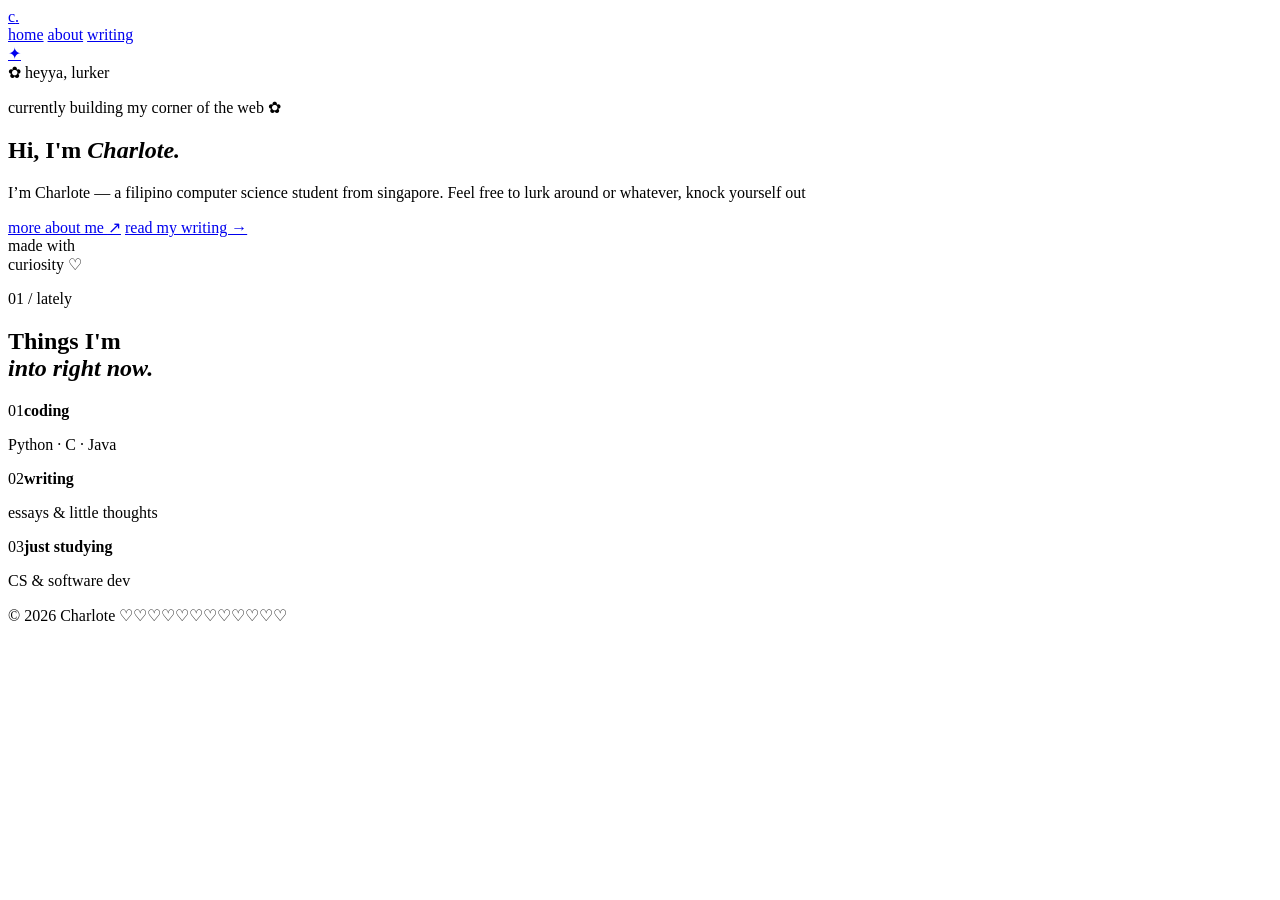
==== index.html @ d81de943 "Add files via upload" ====
<!DOCTYPE html>
<html lang="en">
<head>
  <meta charset="UTF-8">
  <meta name="viewport" content="width=device-width, initial-scale=1.0">
  <meta name="description" content="Charlote's mini corner of the internet ig.">
  <title>Charlote — digital scrapbook</title>
  <link rel="preconnect" href="https://fonts.googleapis.com">
  <link rel="preconnect" href="https://fonts.gstatic.com" crossorigin>
  <link href="https://fonts.googleapis.com/css2?family=DM+Sans:wght@400;500;600&family=Playfair+Display:ital,wght@0,500;0,600;1,500;1,600&display=swap" rel="stylesheet">
  <link rel="stylesheet" href="css/style.css">
</head>
<body>
  <div class="site-shell">
    <header class="nav">
      <a class="logo" href="index.html">c<span>.</span></a>
      <nav aria-label="Main navigation">
        <a href="index.html" class="active">home</a>
        <a href="about.html">about</a>
        <a href="writing.html">writing</a>
      </nav>
      <a class="nav-dot" href="mailto:canog@asu.edu" aria-label="Contact">✦</a>
    </header>

    <main class="home">
      <div class="home-note note-two">✿ heyya, lurker</div>

      <section class="hero">
        <p class="eyebrow">currently building my corner of the web ✿</p>
        <h1>Hi, I'm <em>Charlote.</em></h1>
        <p class="hero-copy">I’m Charlote — a filipino computer science student from singapore. Feel free to lurk around or whatever, knock yourself out</p>
        <div class="hero-links">
          <a class="pill" href="about.html">more about me <span>↗</span></a>
          <a class="text-link" href="writing.html">read my writing →</a>
        </div>
      </section>

      <div class="scrapbook-stamp">made with<br><span>curiosity ♡</span></div>

      <section class="home-lower">
        <div>
          <p class="section-kicker">01 / lately</p>
          <h2>Things I'm<br><em>into right now.</em></h2>
        </div>
        <div class="mini-grid">
          <div class="mini-card"><span>01</span><strong>coding</strong><p>Python · C · Java</p></div>
          <div class="mini-card"><span>02</span><strong>writing</strong><p>essays & little thoughts</p></div>
          <div class="mini-card"><span>03</span><strong>just studying</strong><p>CS & software dev</p></div>
        </div>
      </section>
    </main>

    <footer class="footer">
      <span>© 2026 Charlote</span>
      <span>♡♡♡♡♡♡♡♡♡♡♡♡</span>
    </footer>
  </div>
  <script src="js/script.js"></script>
</body>
</html>
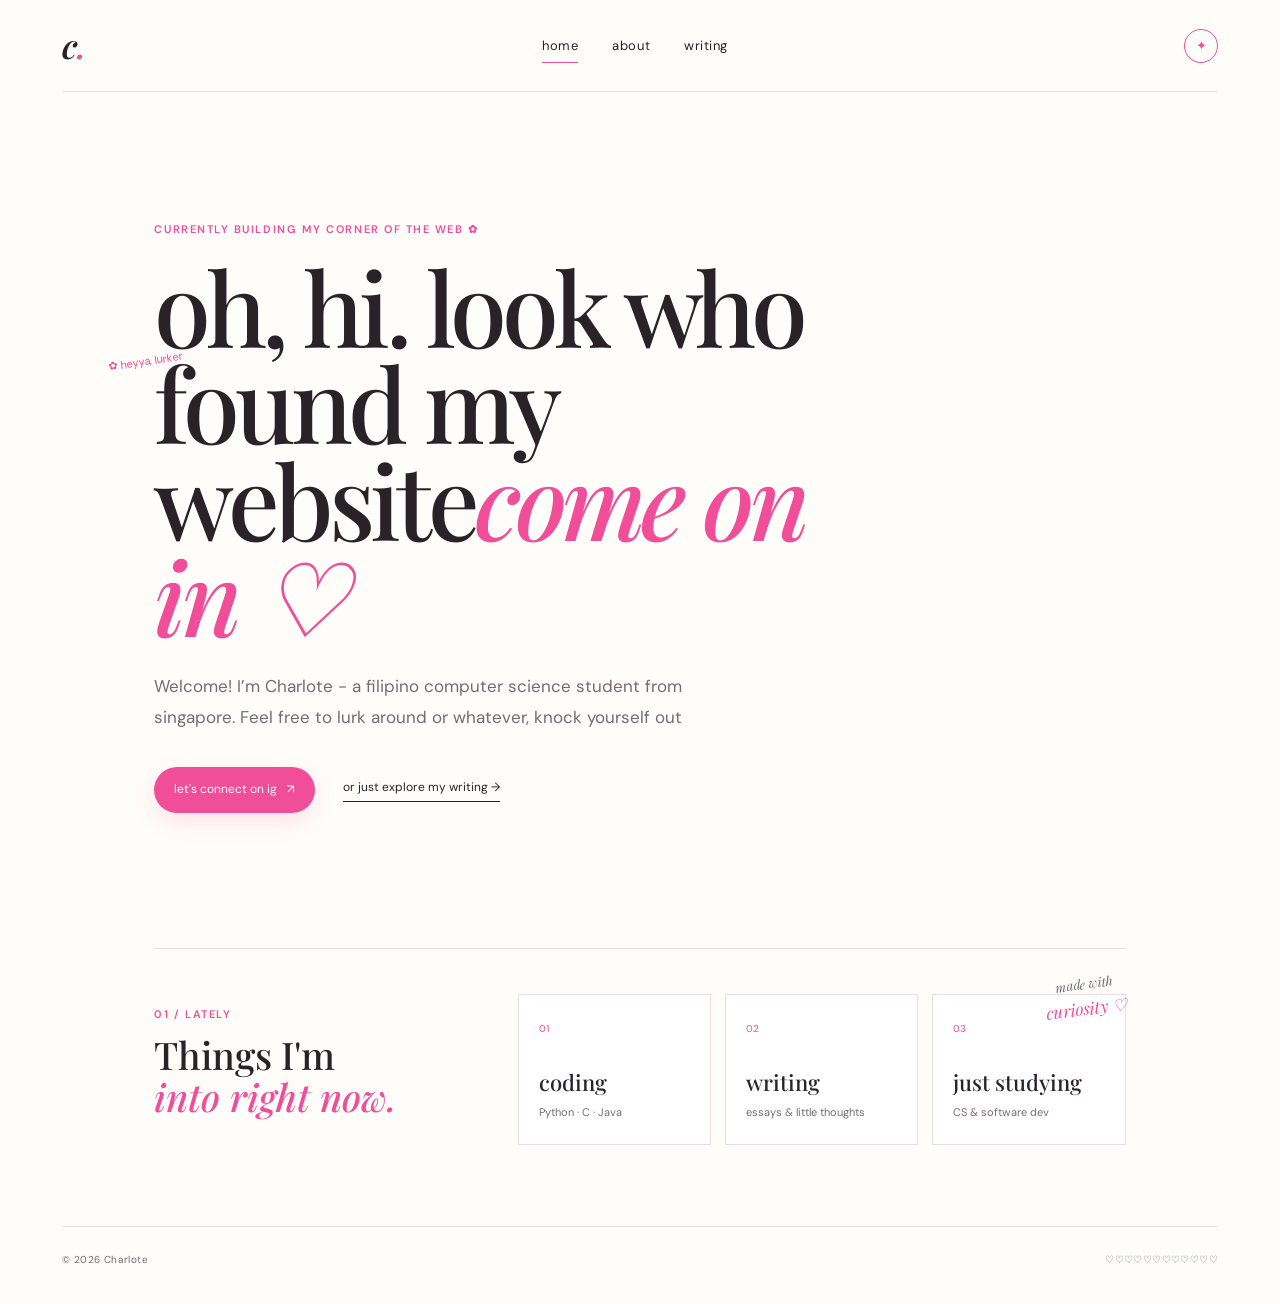
==== commit b0d85cff: "Update index.html" ====
--- a/index.html
+++ b/index.html
@@ -4,7 +4,7 @@
   <meta charset="UTF-8">
   <meta name="viewport" content="width=device-width, initial-scale=1.0">
   <meta name="description" content="Charlote's mini corner of the internet ig.">
-  <title>Charlote — digital scrapbook</title>
+  <title>charloteb12's web</title>
   <link rel="preconnect" href="https://fonts.googleapis.com">
   <link rel="preconnect" href="https://fonts.gstatic.com" crossorigin>
   <link href="https://fonts.googleapis.com/css2?family=DM+Sans:wght@400;500;600&family=Playfair+Display:ital,wght@0,500;0,600;1,500;1,600&display=swap" rel="stylesheet">
@@ -27,11 +27,11 @@
 
       <section class="hero">
         <p class="eyebrow">currently building my corner of the web ✿</p>
-        <h1>Hi, I'm <em>Charlote.</em></h1>
-        <p class="hero-copy">I’m Charlote — a filipino computer science student from singapore. Feel free to lurk around or whatever, knock yourself out</p>
+        <h1>oh, hi. look who found my website<em>come on in ♡</em></h1>
+        <p class="hero-copy">Welcome! I’m Charlote - a filipino computer science student from singapore. Feel free to lurk around or whatever, knock yourself out</p>
         <div class="hero-links">
-          <a class="pill" href="about.html">more about me <span>↗</span></a>
-          <a class="text-link" href="writing.html">read my writing →</a>
+          <a class="pill" href="https://instagram.com/wamgalore">let's connect on ig<span>↗</span></a>
+          <a class="text-link" href="writing.html">or just explore my writing →</a>
         </div>
       </section>
 
--- a/css/style.css
+++ b/css/style.css
@@ -0,0 +1,132 @@
+/* CHARLOTE'S PERSONAL SITE
+   Main accent: #F04E98
+*/
+:root{
+  --pink:#F04E98;
+  --pink-light:#FAD4E5;
+  --pink-soft:#FFF0F6;
+  --cream:#FFFDF9;
+  --ink:#292229;
+  --muted:#756B72;
+  --line:#E8DDE3;
+  --white:#fff;
+}
+*{box-sizing:border-box}
+html{scroll-behavior:smooth}
+body{margin:0;background:var(--cream);color:var(--ink);font-family:"DM Sans",sans-serif;font-size:15px;line-height:1.65}
+a{color:inherit;text-decoration:none}
+.site-shell{max-width:1240px;margin:auto;padding:0 42px}
+.nav{height:92px;display:flex;align-items:center;justify-content:space-between;border-bottom:1px solid var(--line)}
+.logo{font-family:"Playfair Display",serif;font-size:34px;font-weight:600;font-style:italic}
+.logo span{color:var(--pink)}
+.nav nav{display:flex;gap:34px;font-size:13px;text-transform:lowercase;letter-spacing:.04em}
+.nav nav a{position:relative;padding:8px 0}
+.nav nav a:after{content:"";position:absolute;left:0;bottom:1px;width:0;height:1px;background:var(--pink);transition:.25s}
+.nav nav a:hover:after,.nav nav a.active:after{width:100%}
+.nav-dot{width:34px;height:34px;border:1px solid var(--pink);border-radius:50%;display:grid;place-items:center;color:var(--pink);font-size:13px;transition:.25s}
+.nav-dot:hover{background:var(--pink);color:white;transform:rotate(12deg)}
+
+.home{min-height:calc(100vh - 150px);position:relative;padding:13vh 8% 9vh;display:flex;flex-direction:column;justify-content:center}
+.hero{max-width:720px;position:relative;z-index:1}
+.eyebrow,.section-kicker,.post-meta{font-size:11px;letter-spacing:.14em;text-transform:uppercase;color:var(--pink);font-weight:600}
+.hero h1,.page-heading h1{font-family:"Playfair Display",serif;font-size:clamp(60px,8vw,108px);line-height:.94;font-weight:500;letter-spacing:-.045em;margin:20px 0 28px}
+h1 em,h2 em{font-style:italic;color:var(--pink)}
+.hero-copy{max-width:560px;color:var(--muted);font-size:17px;line-height:1.8}
+.hero-links{display:flex;align-items:center;gap:28px;margin-top:35px}
+.pill{background:var(--pink);color:white;padding:13px 20px;border-radius:999px;font-size:12px;box-shadow:0 8px 22px rgba(240,78,152,.16);transition:.25s}
+.pill:hover{transform:translateY(-3px);box-shadow:0 12px 28px rgba(240,78,152,.24)}
+.pill span{margin-left:10px}
+.text-link{font-size:12px;border-bottom:1px solid var(--ink);padding-bottom:3px;transition:.2s}
+.text-link:hover{color:var(--pink);border-color:var(--pink)}
+.home-note{position:absolute;font-size:11px;color:var(--muted);line-height:1.5}
+.home-note strong{color:var(--ink);font-weight:600}
+.note-one{right:10%;top:24%;transform:rotate(4deg);padding:13px;background:var(--pink-soft);border-left:2px solid var(--pink)}
+.note-two{left:4%;top:23%;transform:rotate(-8deg);color:var(--pink)}
+.scrapbook-stamp{position:absolute;right:8%;bottom:18%;font-family:"Playfair Display",serif;font-style:italic;text-align:center;transform:rotate(-7deg);font-size:13px;color:var(--muted)}
+.scrapbook-stamp span{font-size:17px;color:var(--pink)}
+.home-lower{display:grid;grid-template-columns:1fr 2fr;gap:60px;margin-top:15vh;padding-top:45px;border-top:1px solid var(--line)}
+.home-lower h2,.work-section h2{font-family:"Playfair Display",serif;font-size:38px;line-height:1.1;font-weight:500;margin:10px 0}
+.mini-grid{display:grid;grid-template-columns:repeat(3,1fr);gap:14px}
+.mini-card{min-height:150px;padding:20px;background:var(--white);border:1px solid var(--line);transition:.25s}
+.mini-card:hover{transform:translateY(-5px);border-color:var(--pink-light)}
+.mini-card span{font-size:10px;color:var(--pink)}
+.mini-card strong{display:block;font-family:"Playfair Display",serif;font-size:22px;font-weight:500;margin-top:24px}
+.mini-card p{font-size:11px;color:var(--muted);margin:3px 0}
+
+.inner-page{padding:11vh 8% 10vh}
+.page-heading{max-width:760px;margin-bottom:100px}
+.page-heading h1{font-size:clamp(58px,7vw,92px);margin-bottom:28px}
+.page-heading>p:last-child{max-width:520px;color:var(--muted);font-size:16px}
+.about-layout{display:grid;grid-template-columns:1fr 1.4fr;gap:90px;align-items:center;padding-bottom:120px}
+.about-note{background:var(--pink-soft);padding:42px;transform:rotate(-2deg);box-shadow:8px 10px 0 var(--pink-light)}
+.about-note span{font-size:10px;letter-spacing:.15em;text-transform:uppercase;color:var(--pink)}
+.about-note p{font-family:"Playfair Display",serif;font-size:30px;line-height:1.25;margin:25px 0}
+.about-note small{font-size:11px;color:var(--muted)}
+.about-text{max-width:540px;color:var(--muted);font-size:16px}
+.about-text p+p{margin-top:28px}
+.work-section{border-top:1px solid var(--line);padding-top:70px}
+.section-row{display:flex;justify-content:space-between;align-items:end;margin-bottom:45px}
+.tiny-note{font-size:11px;color:var(--muted)}
+.work-grid{display:grid;grid-template-columns:1.25fr 1fr 1fr;gap:16px}
+.work-card{min-height:330px;padding:28px;background:var(--white);border:1px solid var(--line);display:flex;flex-direction:column;transition:.25s}
+.work-card:hover{transform:translateY(-6px);box-shadow:0 15px 35px rgba(41,34,41,.06)}
+.work-card.tall{background:var(--pink-soft);min-height:390px}
+.work-card>span{font-size:10px;color:var(--pink)}
+.work-card h3{font-family:"Playfair Display",serif;font-size:35px;font-weight:500;line-height:1.05;margin:auto 0 15px}
+.work-card p{font-size:12px;color:var(--muted);max-width:240px}
+.work-card a{font-size:11px;color:var(--pink);margin-top:18px}
+
+.writing-heading{margin-bottom:75px}
+.posts{max-width:1000px}
+.post{border:1px solid var(--line);background:var(--white)}
+.post.featured{display:grid;grid-template-columns:1fr 1.2fr;min-height:390px}
+.post-image{background:var(--pink-soft);display:grid;place-items:center;font-family:"Playfair Display",serif;font-size:65px;color:var(--pink)}
+.post-content{padding:50px;display:flex;flex-direction:column;justify-content:center}
+.post-content h2{font-family:"Playfair Display",serif;font-size:42px;line-height:1.08;font-weight:500;margin:12px 0 20px}
+.post-content p:not(.post-meta),.post.small p:not(.post-meta){color:var(--muted);font-size:13px;max-width:510px}
+.post-content .text-link{align-self:flex-start;margin-top:22px}
+.post-grid{display:grid;grid-template-columns:repeat(3,1fr);gap:16px;margin-top:16px}
+.post.small{padding:28px;min-height:280px;display:flex;flex-direction:column}
+.post.small h2{font-family:"Playfair Display",serif;font-size:28px;line-height:1.1;font-weight:500;margin:25px 0 10px}
+.post.small .text-link{align-self:flex-start;margin-top:auto}
+.post.offset{transform:translateY(35px)}
+
+.footer{border-top:1px solid var(--line);padding:25px 0 35px;display:flex;justify-content:space-between;color:var(--muted);font-size:10px;letter-spacing:.04em}
+
+@media(max-width:800px){
+  .site-shell{padding:0 20px}
+  .nav{height:76px}
+  .nav nav{gap:18px;font-size:12px}
+  .nav-dot{width:30px;height:30px}
+  .home{padding:13vh 4% 8vh;min-height:auto}
+  .hero h1{font-size:clamp(55px,16vw,82px)}
+  .hero-copy{font-size:15px}
+  .home-note,.scrapbook-stamp{display:none}
+  .home-lower{grid-template-columns:1fr;gap:25px;margin-top:13vh}
+  .mini-grid{grid-template-columns:1fr}
+  .mini-card{min-height:125px}
+  .mini-card strong{margin-top:16px}
+  .inner-page{padding:10vh 4% 9vh}
+  .page-heading{margin-bottom:65px}
+  .page-heading h1{font-size:clamp(55px,15vw,80px)}
+  .about-layout{grid-template-columns:1fr;gap:55px;padding-bottom:80px}
+  .about-note{padding:32px}
+  .about-note p{font-size:26px}
+  .work-grid{grid-template-columns:1fr}
+  .work-card,.work-card.tall{min-height:300px}
+  .section-row{display:block}
+  .tiny-note{display:block;margin-top:15px}
+  .post.featured{grid-template-columns:1fr;min-height:0}
+  .post-image{min-height:230px}
+  .post-content{padding:32px}
+  .post-content h2{font-size:34px}
+  .post-grid{grid-template-columns:1fr}
+  .post.offset{transform:none}
+  .post.small{min-height:250px}
+  .footer{font-size:9px}
+}
+@media(max-width:430px){
+  .nav nav{gap:13px}
+  .logo{font-size:30px}
+  .hero-links{flex-direction:column;align-items:flex-start;gap:20px}
+}
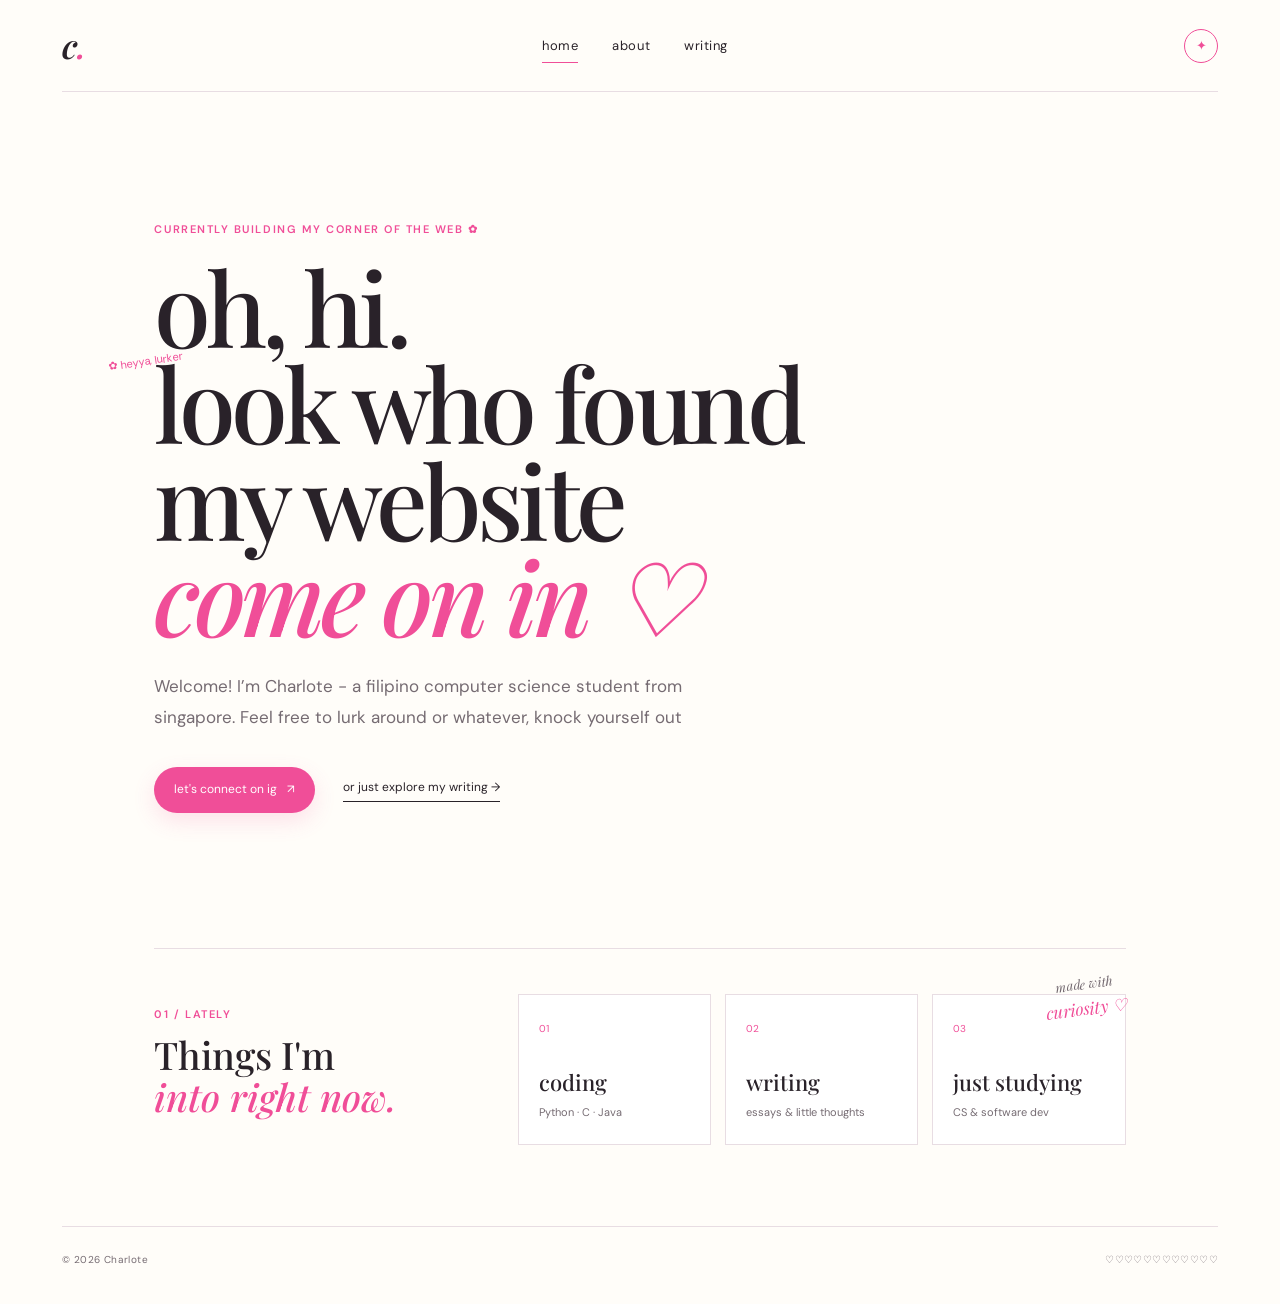
==== commit 1b808dad: "Update index.html" ====
--- a/index.html
+++ b/index.html
@@ -27,7 +27,7 @@
 
       <section class="hero">
         <p class="eyebrow">currently building my corner of the web ✿</p>
-        <h1>oh, hi. look who found my website<em>come on in ♡</em></h1>
+        <h1>oh, hi.<br>look who found my website<br><em>come on in ♡</em></h1>
         <p class="hero-copy">Welcome! I’m Charlote - a filipino computer science student from singapore. Feel free to lurk around or whatever, knock yourself out</p>
         <div class="hero-links">
           <a class="pill" href="https://instagram.com/wamgalore">let's connect on ig<span>↗</span></a>
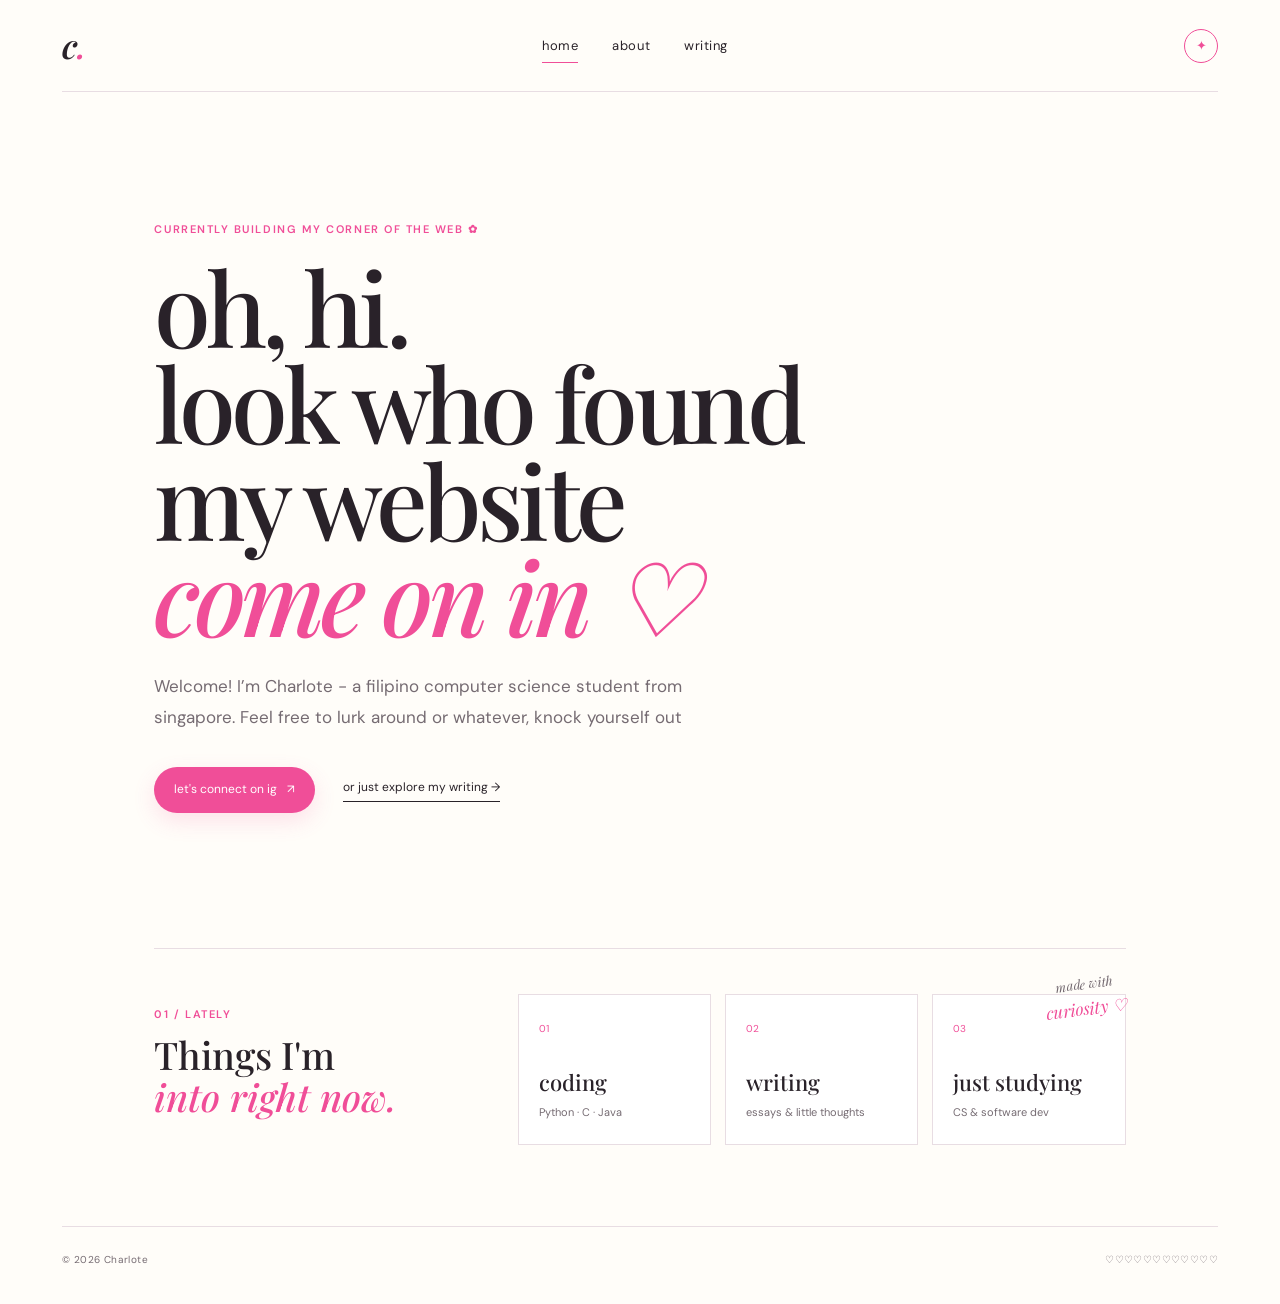
==== commit 0aadaa8d: "Update index.html" ====
--- a/index.html
+++ b/index.html
@@ -23,7 +23,6 @@
     </header>
 
     <main class="home">
-      <div class="home-note note-two">✿ heyya, lurker</div>
 
       <section class="hero">
         <p class="eyebrow">currently building my corner of the web ✿</p>
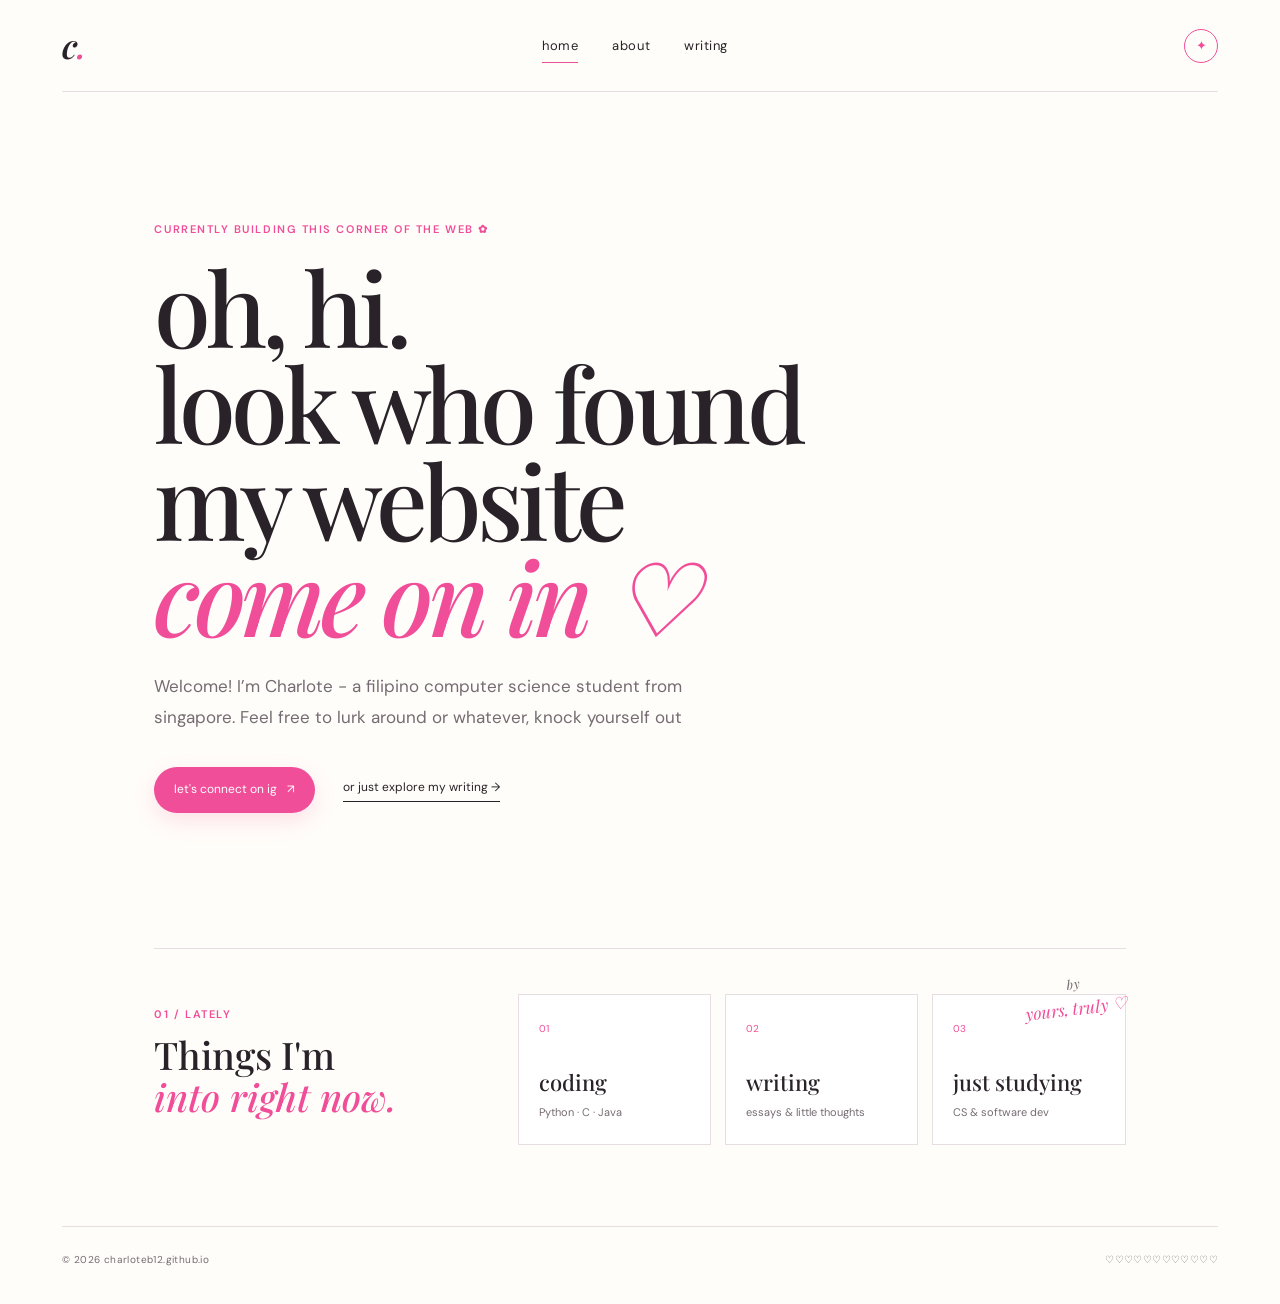
==== commit 3243fbac: "Update index.html" ====
--- a/index.html
+++ b/index.html
@@ -4,7 +4,7 @@
   <meta charset="UTF-8">
   <meta name="viewport" content="width=device-width, initial-scale=1.0">
   <meta name="description" content="Charlote's mini corner of the internet ig.">
-  <title>charloteb12's web</title>
+  <title>★ xoxo, charlote ★</title>
   <link rel="preconnect" href="https://fonts.googleapis.com">
   <link rel="preconnect" href="https://fonts.gstatic.com" crossorigin>
   <link href="https://fonts.googleapis.com/css2?family=DM+Sans:wght@400;500;600&family=Playfair+Display:ital,wght@0,500;0,600;1,500;1,600&display=swap" rel="stylesheet">
@@ -25,7 +25,7 @@
     <main class="home">
 
       <section class="hero">
-        <p class="eyebrow">currently building my corner of the web ✿</p>
+        <p class="eyebrow">currently building this corner of the web ✿</p>
         <h1>oh, hi.<br>look who found my website<br><em>come on in ♡</em></h1>
         <p class="hero-copy">Welcome! I’m Charlote - a filipino computer science student from singapore. Feel free to lurk around or whatever, knock yourself out</p>
         <div class="hero-links">
@@ -34,7 +34,7 @@
         </div>
       </section>
 
-      <div class="scrapbook-stamp">made with<br><span>curiosity ♡</span></div>
+      <div class="scrapbook-stamp">by<br><span>yours, truly ♡</span></div>
 
       <section class="home-lower">
         <div>
@@ -50,7 +50,7 @@
     </main>
 
     <footer class="footer">
-      <span>© 2026 Charlote</span>
+      <span>© 2026 charloteb12.github.io</span>
       <span>♡♡♡♡♡♡♡♡♡♡♡♡</span>
     </footer>
   </div>
